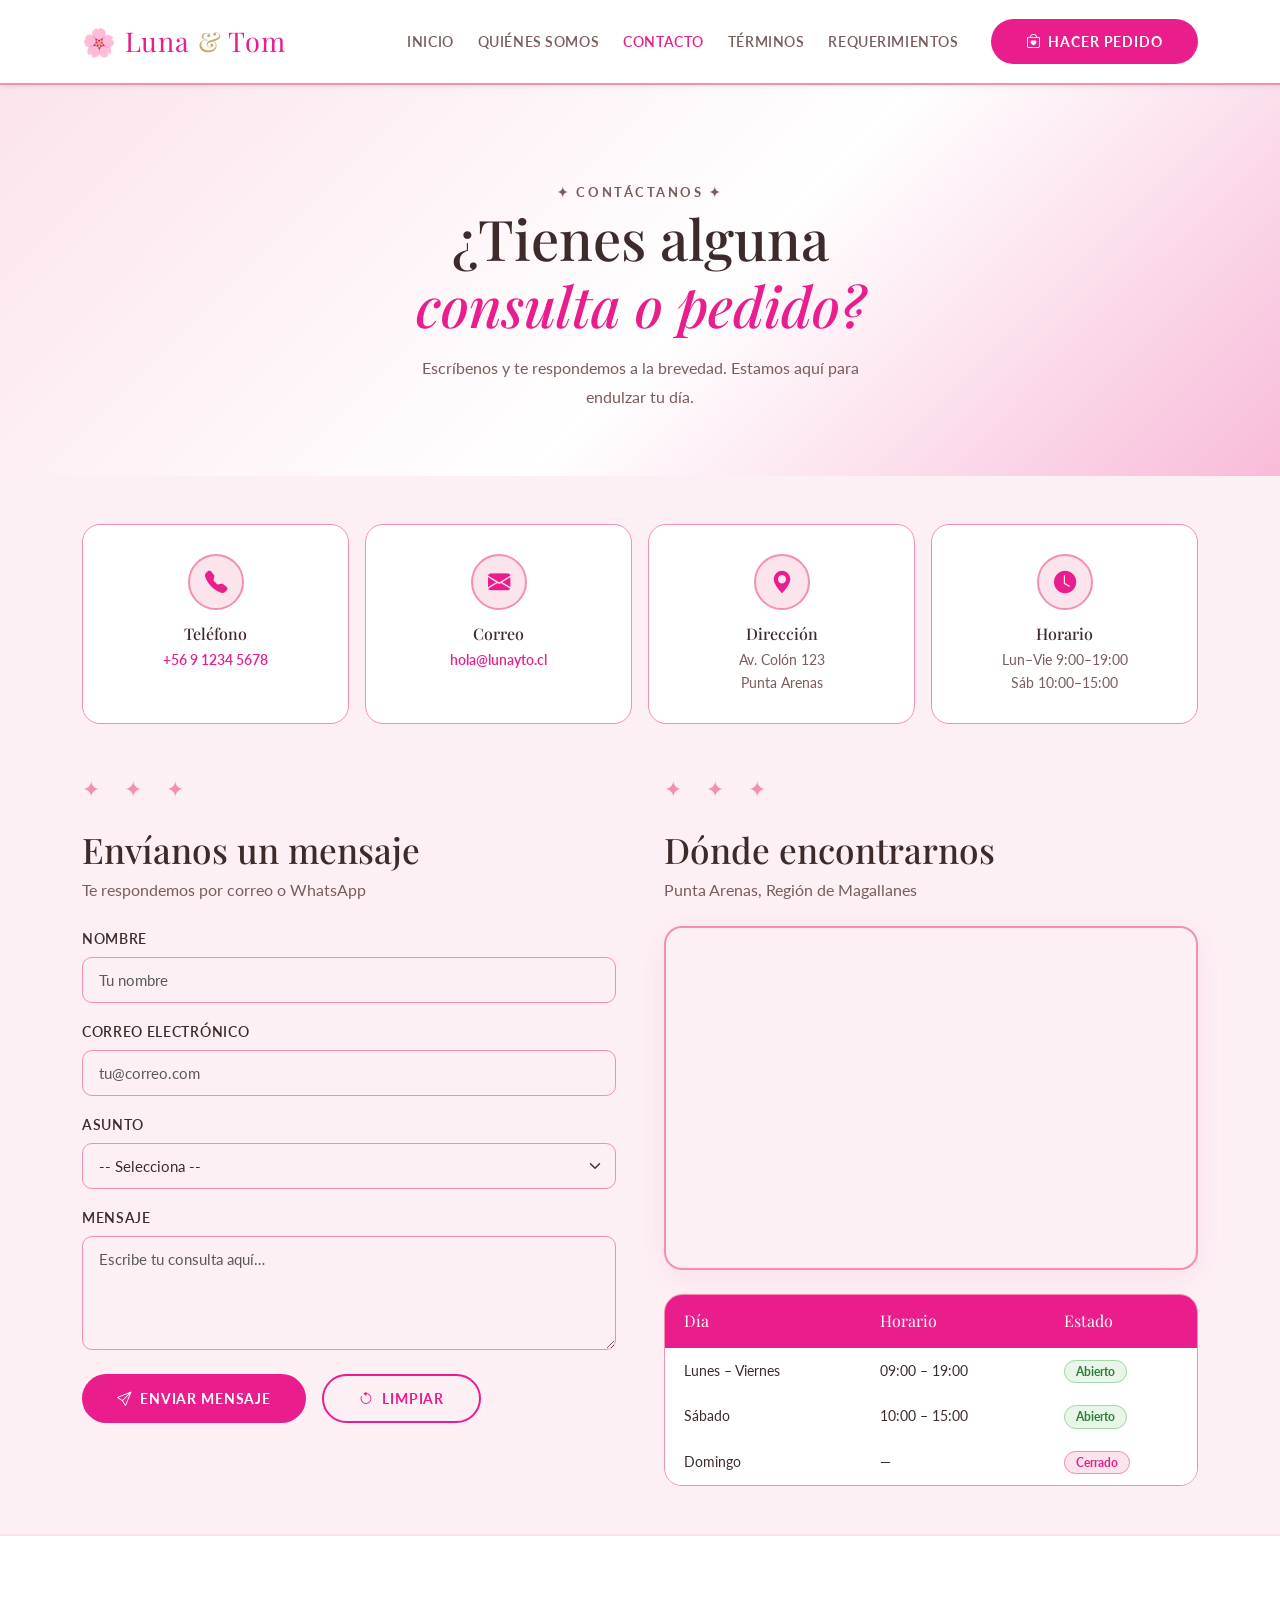
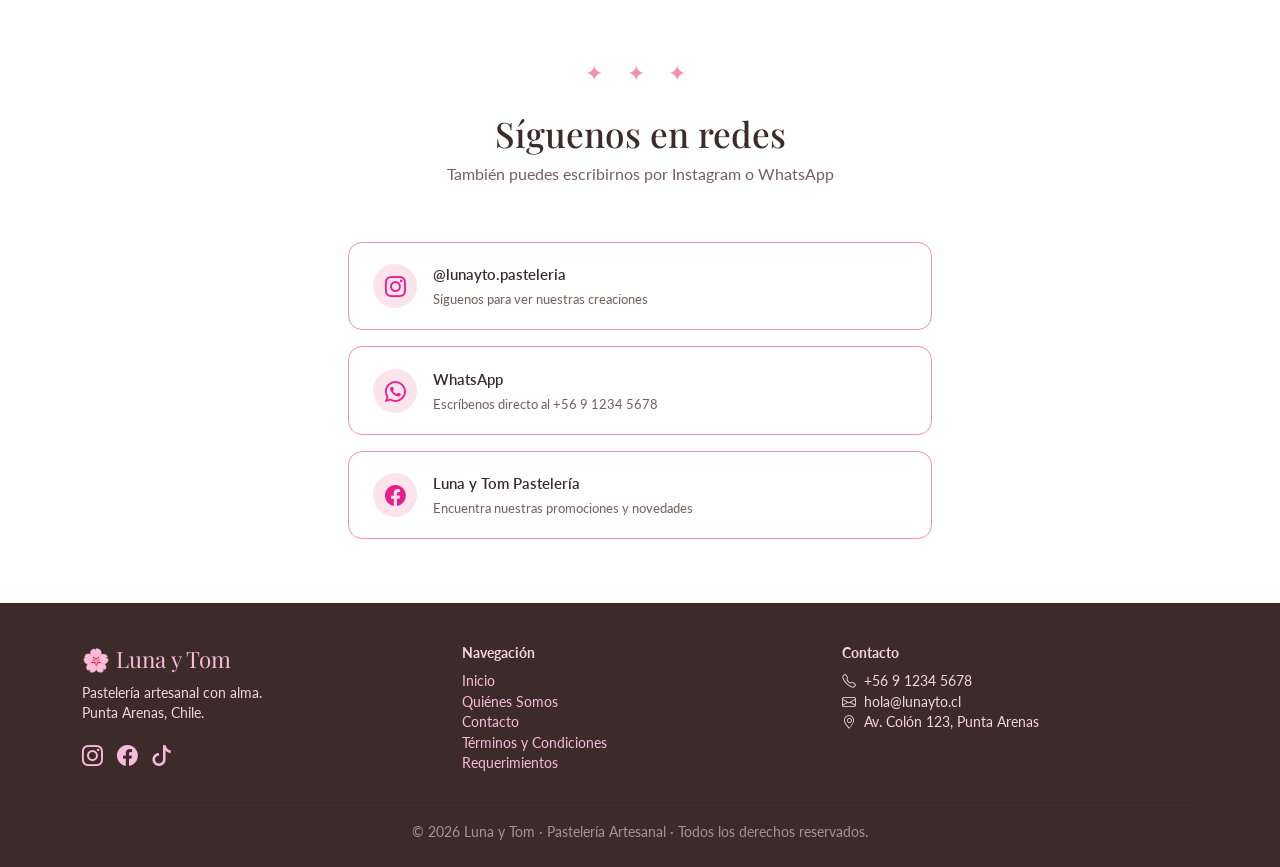
==== contacto.html @ a7d25763 "Add files via upload" ====
<!DOCTYPE html>
<html lang="es">
<head>
  <meta charset="UTF-8" />
  <meta name="viewport" content="width=device-width, initial-scale=1.0" />
  <title>Contacto – Luna y Tom</title>

  <link href="https://cdn.jsdelivr.net/npm/bootstrap@5.3.3/dist/css/bootstrap.min.css" rel="stylesheet" />
  <link href="https://fonts.googleapis.com/css2?family=Playfair+Display:ital,wght@0,400;0,700;1,400&family=Lato:wght@300;400;700&display=swap" rel="stylesheet" />
  <link href="https://cdn.jsdelivr.net/npm/bootstrap-icons@1.11.3/font/bootstrap-icons.css" rel="stylesheet" />
  <link rel="stylesheet" href="style.css" />

  <style>
    .hero-contacto {
      background: linear-gradient(135deg, var(--rosa-claro) 0%, #fff 55%, var(--rosa-medio) 100%);
      padding: 5rem 2rem 4rem;
      text-align: center;
    }
    .hero-contacto h1 {
      font-family: 'Playfair Display', serif;
      font-size: clamp(2rem, 6vw, 3.5rem);
      color: var(--texto-oscuro);
    }
    .hero-contacto h1 em { color: var(--rosa-fuerte); font-style: italic; }
    .hero-contacto p {
      max-width: 480px;
      margin: 1rem auto 0;
      color: var(--texto-gris);
      line-height: 1.8;
    }

    /* ── INFO CARDS ── */
    .info-card {
      background: var(--blanco);
      border: 1.5px solid var(--rosa-borde);
      border-radius: 18px;
      padding: 1.8rem 1.5rem;
      text-align: center;
      height: 100%;
      transition: transform .25s, box-shadow .25s;
    }
    .info-card:hover {
      transform: translateY(-5px);
      box-shadow: 0 14px 36px rgba(233,30,140,.12);
    }
    .info-icon {
      width: 56px; height: 56px;
      border-radius: 50%;
      background: var(--rosa-claro);
      border: 2px solid var(--rosa-borde);
      color: var(--rosa-fuerte);
      font-size: 1.4rem;
      display: flex;
      align-items: center;
      justify-content: center;
      margin: 0 auto .9rem;
    }
    .info-card h6 {
      font-family: 'Playfair Display', serif;
      font-size: 1rem;
      margin-bottom: .3rem;
    }
    .info-card p {
      font-size: .9rem;
      color: var(--texto-gris);
      margin: 0;
      line-height: 1.6;
    }
    .info-card a {
      color: var(--rosa-fuerte);
      text-decoration: none;
      font-weight: 600;
    }
    .info-card a:hover { text-decoration: underline; }

    /* ── MAPA ── */
    .mapa-wrapper {
      border-radius: 18px;
      overflow: hidden;
      border: 2px solid var(--rosa-borde);
      box-shadow: 0 8px 32px rgba(233,30,140,.08);
    }
    .mapa-wrapper iframe {
      width: 100%;
      height: 340px;
      border: none;
      display: block;
    }

    /* ── HORARIOS ── */
    .horario-table {
      background: var(--blanco);
      border: 1.5px solid var(--rosa-borde);
      border-radius: 18px;
      overflow: hidden;
    }
    .horario-table table { margin: 0; }
    .horario-table thead th {
      background: var(--rosa-fuerte);
      color: #fff;
      font-family: 'Playfair Display', serif;
      font-size: 1rem;
      font-weight: 400;
      padding: .9rem 1.2rem;
      border: none;
    }
    .horario-table tbody td {
      padding: .75rem 1.2rem;
      border-color: var(--rosa-claro);
      font-size: .9rem;
      color: var(--texto-oscuro);
    }
    .horario-table tbody tr:nth-child(even) { background: var(--rosa-suave); }
    .badge-abierto {
      background: #e8f5e9;
      color: #2e7d32;
      border: 1px solid #a5d6a7;
      border-radius: 50px;
      font-size: .75rem;
      font-weight: 700;
      padding: .2rem .7rem;
    }
    .badge-cerrado {
      background: var(--rosa-claro);
      color: var(--rosa-fuerte);
      border: 1px solid var(--rosa-borde);
      border-radius: 50px;
      font-size: .75rem;
      font-weight: 700;
      padding: .2rem .7rem;
    }

    /* ── REDES ── */
    .red-card {
      background: var(--blanco);
      border: 1.5px solid var(--rosa-borde);
      border-radius: 14px;
      padding: 1.2rem 1.5rem;
      display: flex;
      align-items: center;
      gap: 1rem;
      text-decoration: none;
      color: var(--texto-oscuro);
      transition: transform .2s, box-shadow .2s;
    }
    .red-card:hover {
      transform: translateY(-3px);
      box-shadow: 0 8px 24px rgba(233,30,140,.12);
      color: var(--texto-oscuro);
    }
    .red-card .red-icon {
      width: 44px; height: 44px;
      border-radius: 50%;
      background: var(--rosa-claro);
      color: var(--rosa-fuerte);
      font-size: 1.3rem;
      display: flex;
      align-items: center;
      justify-content: center;
      flex-shrink: 0;
    }
    .red-card span { font-weight: 600; font-size: .95rem; }
    .red-card small { color: var(--texto-gris); font-size: .82rem; }
  </style>
</head>
<body>

<!-- ══════════ NAVBAR ══════════ -->
<nav class="navbar navbar-expand-lg sticky-top shadow-sm">
  <div class="container">
    <a class="navbar-brand" href="index.html">🌸 Luna <span>&amp;</span> Tom</a>
    <button class="navbar-toggler" type="button" data-bs-toggle="collapse" data-bs-target="#navMenu">
      <span class="navbar-toggler-icon"></span>
    </button>
    <div class="collapse navbar-collapse" id="navMenu">
      <ul class="navbar-nav ms-auto align-items-lg-center gap-lg-2">
        <li class="nav-item"><a class="nav-link" href="index.html">Inicio</a></li>
        <li class="nav-item"><a class="nav-link" href="nosotros.html">Quiénes Somos</a></li>
        <li class="nav-item"><a class="nav-link active" href="contacto.html">Contacto</a></li>
        <li class="nav-item"><a class="nav-link" href="terminos.html">Términos</a></li>
        <li class="nav-item"><a class="nav-link" href="requerimientos.html">Requerimientos</a></li>
        <li class="nav-item ms-lg-3">
          <a href="index.html#pedido" class="btn-luna">
            <i class="bi bi-bag-heart me-1"></i> Hacer Pedido
          </a>
        </li>
      </ul>
    </div>
  </div>
</nav>

<!-- ══════════ HERO ══════════ -->
<section class="hero-contacto fade-in">
  <p class="hero-eyebrow">✦ Contáctanos ✦</p>
  <h1>¿Tienes alguna<br><em>consulta o pedido?</em></h1>
  <p>Escríbenos y te respondemos a la brevedad. Estamos aquí para endulzar tu día.</p>
</section>

<!-- ══════════ INFO CARDS ══════════ -->
<section class="container py-5">
  <div class="row g-3 justify-content-center">
    <div class="col-6 col-md-3 fade-in">
      <div class="info-card">
        <div class="info-icon"><i class="bi bi-telephone-fill"></i></div>
        <h6>Teléfono</h6>
        <p><a href="tel:+56912345678">+56 9 1234 5678</a></p>
      </div>
    </div>
    <div class="col-6 col-md-3 fade-in">
      <div class="info-card">
        <div class="info-icon"><i class="bi bi-envelope-fill"></i></div>
        <h6>Correo</h6>
        <p><a href="mailto:hola@lunayto.cl">hola@lunayto.cl</a></p>
      </div>
    </div>
    <div class="col-6 col-md-3 fade-in">
      <div class="info-card">
        <div class="info-icon"><i class="bi bi-geo-alt-fill"></i></div>
        <h6>Dirección</h6>
        <p>Av. Colón 123<br>Punta Arenas</p>
      </div>
    </div>
    <div class="col-6 col-md-3 fade-in">
      <div class="info-card">
        <div class="info-icon"><i class="bi bi-clock-fill"></i></div>
        <h6>Horario</h6>
        <p>Lun–Vie 9:00–19:00<br>Sáb 10:00–15:00</p>
      </div>
    </div>
  </div>
</section>

<!-- ══════════ FORMULARIO + MAPA ══════════ -->
<section class="container pb-5">
  <div class="row g-5 align-items-start">

    <!-- Formulario -->
    <div class="col-lg-6 fade-in">
      <div class="divider" style="text-align:left; margin-top:0;">✦ ✦ ✦</div>
      <h2 class="section-title text-start">Envíanos un mensaje</h2>
      <p class="section-subtitle text-start mb-4">Te respondemos por correo o WhatsApp</p>

      <div class="form-card" style="max-width:100%; box-shadow:none; padding:0; border:none; background:transparent;">
        <form id="formContacto" novalidate>

          <div class="mb-3">
            <label class="form-label" for="cnombre">Nombre</label>
            <input type="text" class="form-control" id="cnombre" placeholder="Tu nombre" required minlength="3" />
            <div class="invalid-feedback">Ingresa tu nombre.</div>
          </div>

          <div class="mb-3">
            <label class="form-label" for="cemail">Correo electrónico</label>
            <input type="email" class="form-control" id="cemail" placeholder="tu@correo.com" required />
            <div class="invalid-feedback">Ingresa un correo válido.</div>
          </div>

          <div class="mb-3">
            <label class="form-label" for="casunto">Asunto</label>
            <select class="form-select" id="casunto" required>
              <option value="">-- Selecciona --</option>
              <option>Consulta sobre productos</option>
              <option>Pedido personalizado</option>
              <option>Precios y despacho</option>
              <option>Otro</option>
            </select>
            <div class="invalid-feedback">Selecciona un asunto.</div>
          </div>

          <div class="mb-4">
            <label class="form-label" for="cmensaje">Mensaje</label>
            <textarea class="form-control" id="cmensaje" rows="4"
                      placeholder="Escribe tu consulta aquí…" required minlength="10"></textarea>
            <div class="invalid-feedback">Escribe tu mensaje (mínimo 10 caracteres).</div>
          </div>

          <div class="d-flex gap-3 flex-wrap">
            <button type="submit" class="btn-luna">
              <i class="bi bi-send me-1"></i> Enviar Mensaje
            </button>
            <button type="button" class="btn-outline-luna" onclick="this.closest('form').reset(); document.querySelectorAll('.is-invalid').forEach(e=>e.classList.remove('is-invalid'))">
              <i class="bi bi-arrow-counterclockwise me-1"></i> Limpiar
            </button>
          </div>

          <div id="confirmacion" class="mt-4" style="display:none;">
            <div class="alert" style="background:var(--rosa-claro);border:1.5px solid var(--rosa-borde);border-radius:12px;">
              <i class="bi bi-check-circle-fill me-2" style="color:var(--rosa-fuerte);"></i>
              <strong>¡Mensaje enviado!</strong> Te responderemos pronto. 🌸
            </div>
          </div>
        </form>
      </div>
    </div>

    <!-- Mapa + horarios -->
    <div class="col-lg-6 fade-in">
      <div class="divider" style="text-align:left; margin-top:0;">✦ ✦ ✦</div>
      <h2 class="section-title text-start">Dónde encontrarnos</h2>
      <p class="section-subtitle text-start mb-4">Punta Arenas, Región de Magallanes</p>

      <!-- Mapa embebido -->
      <div class="mapa-wrapper mb-4">
        <iframe
          src="https://www.google.com/maps/embed?pb=!1m18!1m12!1m3!1d47803.08!2d-70.9185!3d-53.1638!2m3!1f0!2f0!3f0!3m2!1i1024!2i768!4f13.1!3m3!1m2!1s0xbdafe92379f07e99%3A0x5ff3bb56df82e5f3!2sPunta%20Arenas%2C%20Regi%C3%B3n%20de%20Magallanes!5e0!3m2!1ses!2scl!4v1700000000000"
          allowfullscreen="" loading="lazy">
        </iframe>
      </div>

      <!-- Horarios -->
      <div class="horario-table">
        <table class="table table-borderless mb-0">
          <thead>
            <tr><th>Día</th><th>Horario</th><th>Estado</th></tr>
          </thead>
          <tbody>
            <tr>
              <td>Lunes – Viernes</td>
              <td>09:00 – 19:00</td>
              <td><span class="badge-abierto">Abierto</span></td>
            </tr>
            <tr>
              <td>Sábado</td>
              <td>10:00 – 15:00</td>
              <td><span class="badge-abierto">Abierto</span></td>
            </tr>
            <tr>
              <td>Domingo</td>
              <td>—</td>
              <td><span class="badge-cerrado">Cerrado</span></td>
            </tr>
          </tbody>
        </table>
      </div>
    </div>
  </div>
</section>

<!-- ══════════ REDES SOCIALES ══════════ -->
<section style="background:var(--blanco); border-top:2px solid var(--rosa-claro); padding:4rem 0;">
  <div class="container">
    <div class="divider">✦ ✦ ✦</div>
    <h2 class="section-title">Síguenos en redes</h2>
    <p class="section-subtitle">También puedes escribirnos por Instagram o WhatsApp</p>

    <div class="row g-3 justify-content-center" style="max-width:600px; margin:0 auto;">
      <div class="col-12 fade-in">
        <a href="#" class="red-card">
          <div class="red-icon"><i class="bi bi-instagram"></i></div>
          <div>
            <span>@lunayto.pasteleria</span><br>
            <small>Síguenos para ver nuestras creaciones</small>
          </div>
        </a>
      </div>
      <div class="col-12 fade-in">
        <a href="https://wa.me/56912345678" target="_blank" class="red-card">
          <div class="red-icon"><i class="bi bi-whatsapp"></i></div>
          <div>
            <span>WhatsApp</span><br>
            <small>Escríbenos directo al +56 9 1234 5678</small>
          </div>
        </a>
      </div>
      <div class="col-12 fade-in">
        <a href="#" class="red-card">
          <div class="red-icon"><i class="bi bi-facebook"></i></div>
          <div>
            <span>Luna y Tom Pastelería</span><br>
            <small>Encuentra nuestras promociones y novedades</small>
          </div>
        </a>
      </div>
    </div>
  </div>
</section>

<!-- ══════════ FOOTER ══════════ -->
<footer>
  <div class="container">
    <div class="row gy-3">
      <div class="col-md-4">
        <div class="brand">🌸 Luna y Tom</div>
        <p>Pastelería artesanal con alma.<br>Punta Arenas, Chile.</p>
        <div class="mt-2">
          <a href="#" class="social-icon"><i class="bi bi-instagram"></i></a>
          <a href="#" class="social-icon"><i class="bi bi-facebook"></i></a>
          <a href="#" class="social-icon"><i class="bi bi-tiktok"></i></a>
        </div>
      </div>
      <div class="col-md-4">
        <strong>Navegación</strong>
        <ul class="list-unstyled mt-2">
          <li><a href="index.html">Inicio</a></li>
          <li><a href="nosotros.html">Quiénes Somos</a></li>
          <li><a href="contacto.html">Contacto</a></li>
          <li><a href="terminos.html">Términos y Condiciones</a></li>
          <li><a href="requerimientos.html">Requerimientos</a></li>
        </ul>
      </div>
      <div class="col-md-4">
        <strong>Contacto</strong>
        <ul class="list-unstyled mt-2">
          <li><i class="bi bi-telephone me-1"></i> +56 9 1234 5678</li>
          <li><i class="bi bi-envelope me-1"></i> hola@lunayto.cl</li>
          <li><i class="bi bi-geo-alt me-1"></i> Av. Colón 123, Punta Arenas</li>
        </ul>
      </div>
    </div>
    <hr />
    <p class="text-center mb-0" style="opacity:.6;">
      © 2026 Luna y Tom · Pastelería Artesanal · Todos los derechos reservados.
    </p>
  </div>
</footer>

<!-- Toast -->
<div class="toast-container position-fixed bottom-0 end-0 p-3">
  <div id="toastMsg" class="toast align-items-center text-white border-0" role="alert">
    <div class="d-flex">
      <div class="toast-body" id="toastText"></div>
      <button type="button" class="btn-close btn-close-white me-2 m-auto" data-bs-dismiss="toast"></button>
    </div>
  </div>
</div>

<script src="https://cdn.jsdelivr.net/npm/bootstrap@5.3.3/dist/js/bootstrap.bundle.min.js"></script>
<script>
  /* Fade-in */
  const obs = new IntersectionObserver(entries => {
    entries.forEach(en => {
      if (en.isIntersecting) { en.target.classList.add('visible'); obs.unobserve(en.target); }
    });
  }, { threshold: 0.1 });
  document.querySelectorAll('.fade-in').forEach(el => obs.observe(el));

  /* Formulario contacto */
  document.getElementById('formContacto').addEventListener('submit', function(e) {
    e.preventDefault();
    let valido = true;
    ['cnombre', 'cemail', 'casunto', 'cmensaje'].forEach(id => {
      const el = document.getElementById(id);
      if (!el.checkValidity()) { el.classList.add('is-invalid'); valido = false; }
      else el.classList.remove('is-invalid');
    });
    if (!valido) return;

    document.getElementById('confirmacion').style.display = 'block';
    this.reset();

    const toast = document.getElementById('toastMsg');
    toast.style.backgroundColor = '#e91e8c';
    document.getElementById('toastText').textContent = '¡Mensaje enviado! Te responderemos pronto 🌸';
    bootstrap.Toast.getOrCreateInstance(toast, { delay: 3500 }).show();
  });
</script>

</body>
</html>
---- style.css ----
/* ══════════════════════════════════════════
   Luna y Tom – Pastelería Artesanal
   style.css
   ══════════════════════════════════════════ */
 
:root {
  --rosa-claro:   #fce4ec;
  --rosa-medio:   #f8bbd9;
  --rosa-fuerte:  #e91e8c;
  --rosa-suave:   #fdf0f5;
  --rosa-borde:   #f48fb1;
  --dorado:       #c9a96e;
  --texto-oscuro: #3d2b2b;
  --texto-gris:   #7a5c5c;
  --blanco:       #fff;
}
 
* { box-sizing: border-box; }
 
body {
  font-family: 'Lato', sans-serif;
  background-color: var(--rosa-suave);
  color: var(--texto-oscuro);
  margin: 0;
}
 
/* ── NAVBAR ── */
.navbar {
  background-color: var(--blanco);
  border-bottom: 2px solid var(--rosa-borde);
  padding: 1rem 2rem;
}
.navbar-brand {
  font-family: 'Playfair Display', serif;
  font-size: 1.7rem;
  color: var(--rosa-fuerte) !important;
  letter-spacing: 0.03em;
}
.navbar-brand span { color: var(--dorado); }
.nav-link {
  font-weight: 600;
  color: var(--texto-gris) !important;
  letter-spacing: 0.04em;
  transition: color .2s;
  font-size: 0.9rem;
  text-transform: uppercase;
}
.nav-link:hover,
.nav-link.active { color: var(--rosa-fuerte) !important; }
 
/* ── HERO ── */
.hero {
  background: linear-gradient(135deg, var(--rosa-claro) 0%, #fff 60%, var(--rosa-medio) 100%);
  padding: 6rem 2rem 5rem;
  text-align: center;
  position: relative;
  overflow: hidden;
}
.hero::before {
  content: '';
  position: absolute;
  width: 500px; height: 500px;
  background: radial-gradient(circle, var(--rosa-medio) 0%, transparent 70%);
  top: -150px; right: -100px;
  border-radius: 50%;
  opacity: .5;
}
.hero-eyebrow {
  text-transform: uppercase;
  letter-spacing: .2em;
  font-size: .8rem;
  color: var(--dorado);
  font-weight: 700;
  margin-bottom: .8rem;
}
.hero h1 {
  font-family: 'Playfair Display', serif;
  font-size: clamp(2.5rem, 7vw, 5rem);
  line-height: 1.1;
  color: var(--texto-oscuro);
  margin-bottom: 1.2rem;
}
.hero h1 em { color: var(--rosa-fuerte); font-style: italic; }
.hero p {
  max-width: 520px;
  margin: 0 auto 2.5rem;
  font-size: 1.1rem;
  color: var(--texto-gris);
  line-height: 1.7;
}
 
/* ── BOTONES ── */
.btn-luna {
  background-color: var(--rosa-fuerte);
  color: var(--blanco);
  border: none;
  border-radius: 50px;
  padding: .75rem 2.2rem;
  font-weight: 700;
  font-size: .9rem;
  letter-spacing: .06em;
  text-transform: uppercase;
  transition: background .25s, transform .2s, box-shadow .2s;
  text-decoration: none;
  display: inline-block;
  cursor: pointer;
}
.btn-luna:hover {
  background-color: #c41679;
  transform: translateY(-2px);
  box-shadow: 0 8px 20px rgba(233,30,140,.25);
  color: #fff;
}
.btn-outline-luna {
  background-color: transparent;
  color: var(--rosa-fuerte);
  border: 2px solid var(--rosa-fuerte);
  border-radius: 50px;
  padding: .72rem 2.2rem;
  font-weight: 700;
  font-size: .9rem;
  letter-spacing: .06em;
  text-transform: uppercase;
  transition: all .25s;
  text-decoration: none;
  display: inline-block;
  cursor: pointer;
}
.btn-outline-luna:hover {
  background-color: var(--rosa-fuerte);
  color: #fff;
  transform: translateY(-2px);
}
 
/* ── DECORACIÓN ── */
.divider {
  text-align: center;
  color: var(--rosa-borde);
  font-size: 1.4rem;
  letter-spacing: .4em;
  margin: 3.5rem 0 1.5rem;
}
.section-title {
  font-family: 'Playfair Display', serif;
  font-size: 2.2rem;
  color: var(--texto-oscuro);
  text-align: center;
  margin-bottom: .4rem;
}
.section-subtitle {
  text-align: center;
  color: var(--texto-gris);
  font-size: 1rem;
  margin-bottom: 2.5rem;
}
 
/* ── CARDS PRODUCTO ── */
.product-card {
  background: var(--blanco);
  border: 1.5px solid var(--rosa-borde);
  border-radius: 18px;
  overflow: hidden;
  transition: transform .25s, box-shadow .25s;
  height: 100%;
}
.product-card:hover {
  transform: translateY(-6px);
  box-shadow: 0 16px 40px rgba(233,30,140,.12);
}
.product-card .product-img {
  width: 100%;
  height: 220px;
  object-fit: cover;
  display: block;
}
.product-card .card-img-placeholder {
  height: 220px;
  display: flex;
  align-items: center;
  justify-content: center;
  font-size: 4rem;
  background: linear-gradient(135deg, var(--rosa-claro), var(--rosa-medio));
}
.product-card .card-body { padding: 1.4rem 1.5rem; }
.product-card .card-title {
  font-family: 'Playfair Display', serif;
  font-size: 1.2rem;
  margin-bottom: .4rem;
}
.product-card .price {
  font-size: 1.1rem;
  color: var(--rosa-fuerte);
  font-weight: 700;
  margin-bottom: 1rem;
}
.badge-luna {
  background-color: var(--rosa-claro);
  color: var(--rosa-fuerte);
  border: 1px solid var(--rosa-borde);
  font-size: .75rem;
  font-weight: 700;
  border-radius: 50px;
  padding: .25rem .75rem;
  letter-spacing: .04em;
}
 
/* ── SECCIÓN NOSOTROS / FEATURES ── */
.about-section {
  background: var(--blanco);
  border-top: 2px solid var(--rosa-claro);
  border-bottom: 2px solid var(--rosa-claro);
  padding: 4rem 2rem;
}
.about-icon {
  font-size: 2.5rem;
  color: var(--rosa-fuerte);
  margin-bottom: .8rem;
}
.feature-box h5 {
  font-family: 'Playfair Display', serif;
  font-size: 1.15rem;
  margin-bottom: .4rem;
}
.feature-box p {
  font-size: .9rem;
  color: var(--texto-gris);
  line-height: 1.6;
}
 
/* ── FORMULARIO ── */
.form-section { padding: 4rem 2rem; }
.form-card {
  background: var(--blanco);
  border: 1.5px solid var(--rosa-borde);
  border-radius: 20px;
  padding: 2.5rem;
  max-width: 640px;
  margin: 0 auto;
  box-shadow: 0 8px 32px rgba(233,30,140,.07);
}
.form-label {
  font-weight: 600;
  color: var(--texto-oscuro);
  font-size: .85rem;
  text-transform: uppercase;
  letter-spacing: .05em;
}
.form-control,
.form-select {
  border: 1.5px solid var(--rosa-borde);
  border-radius: 10px;
  padding: .65rem 1rem;
  font-size: .95rem;
  background-color: var(--rosa-suave);
  color: var(--texto-oscuro);
  transition: border .2s, box-shadow .2s;
}
.form-control:focus,
.form-select:focus {
  border-color: var(--rosa-fuerte);
  box-shadow: 0 0 0 3px rgba(233,30,140,.15);
  outline: none;
  background-color: #fff;
}
.form-control.is-invalid { border-color: #dc3545; }
.invalid-feedback { font-size: .82rem; }
 
/* ── BANNER ── */
.banner-section {
  background: linear-gradient(120deg, var(--rosa-fuerte), #c2185b);
  padding: 3.5rem 2rem;
  text-align: center;
  color: #fff;
}
.banner-section h2 {
  font-family: 'Playfair Display', serif;
  font-size: 2rem;
  margin-bottom: .6rem;
}
.banner-section p { opacity: .9; margin-bottom: 1.5rem; }
.btn-banner {
  background: #fff;
  color: var(--rosa-fuerte);
  border-radius: 50px;
  padding: .7rem 2rem;
  font-weight: 700;
  text-transform: uppercase;
  letter-spacing: .06em;
  font-size: .9rem;
  transition: transform .2s, box-shadow .2s;
  text-decoration: none;
  display: inline-block;
}
.btn-banner:hover {
  transform: translateY(-2px);
  box-shadow: 0 8px 20px rgba(0,0,0,.2);
  color: var(--rosa-fuerte);
}
 
/* ── FOOTER ── */
footer {
  background: var(--texto-oscuro);
  color: #f3d6e0;
  padding: 2.5rem 2rem 1.5rem;
  font-size: .85rem;
}
footer .brand {
  font-family: 'Playfair Display', serif;
  font-size: 1.4rem;
  color: var(--rosa-medio);
  margin-bottom: .4rem;
}
footer a { color: var(--rosa-medio); text-decoration: none; }
footer a:hover { color: #fff; }
.social-icon {
  font-size: 1.3rem;
  margin-right: .6rem;
  transition: color .2s;
}
.social-icon:hover { color: #fff; }
footer hr { border-color: #5a3a3a; }
 
/* ── CARRITO BADGE ── */
.cart-btn { position: relative; }
.cart-count {
  position: absolute;
  top: -6px; right: -8px;
  background: var(--rosa-fuerte);
  color: #fff;
  border-radius: 50%;
  font-size: .7rem;
  font-weight: 700;
  width: 18px; height: 18px;
  display: flex;
  align-items: center;
  justify-content: center;
}
 
/* ── TOAST ── */
.toast-container { z-index: 9999; }
 
/* ── FADE-IN SCROLL ── */
.fade-in {
  opacity: 0;
  transform: translateY(24px);
  transition: opacity .5s ease, transform .5s ease;
}
.fade-in.visible {
  opacity: 1;
  transform: translateY(0);
}
 
/* ── RESPONSIVE ── */
@media (max-width: 576px) {
  .hero { padding: 4rem 1.2rem 3.5rem; }
  .form-card { padding: 1.5rem; }
}
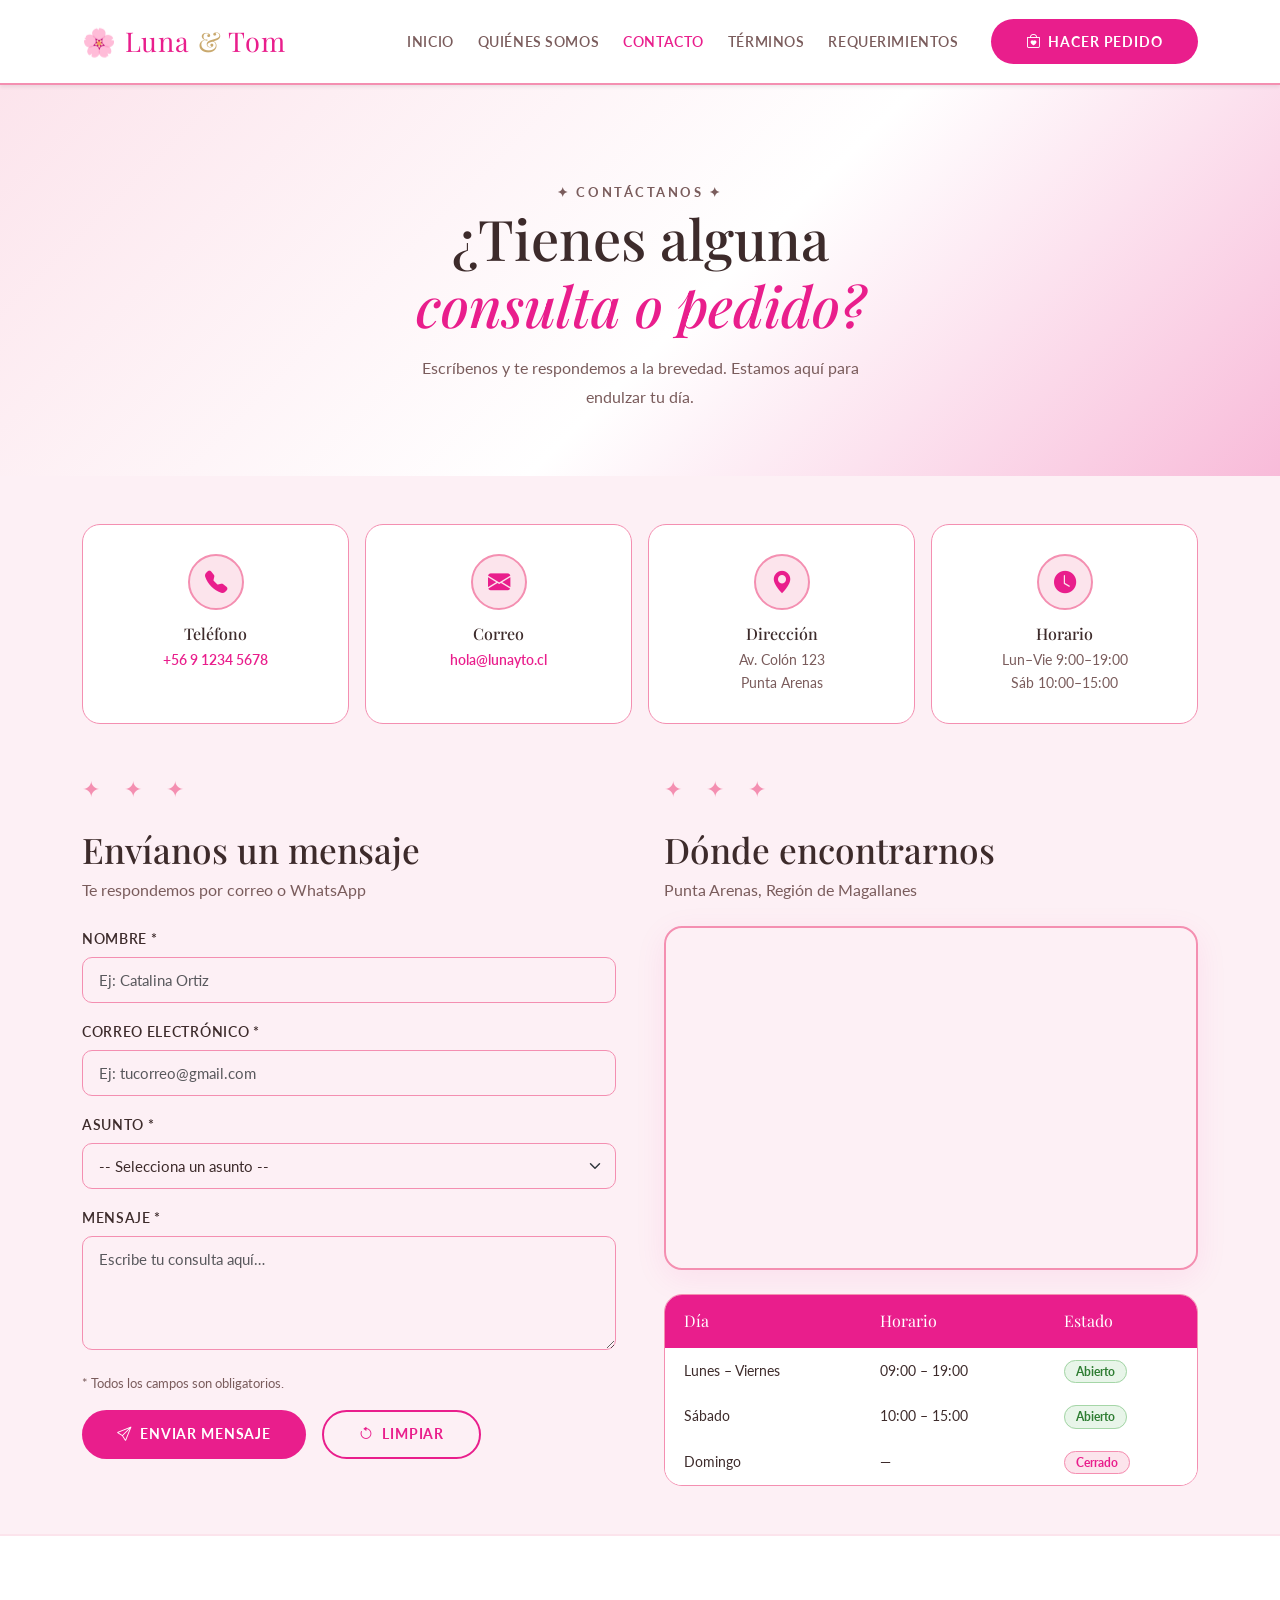
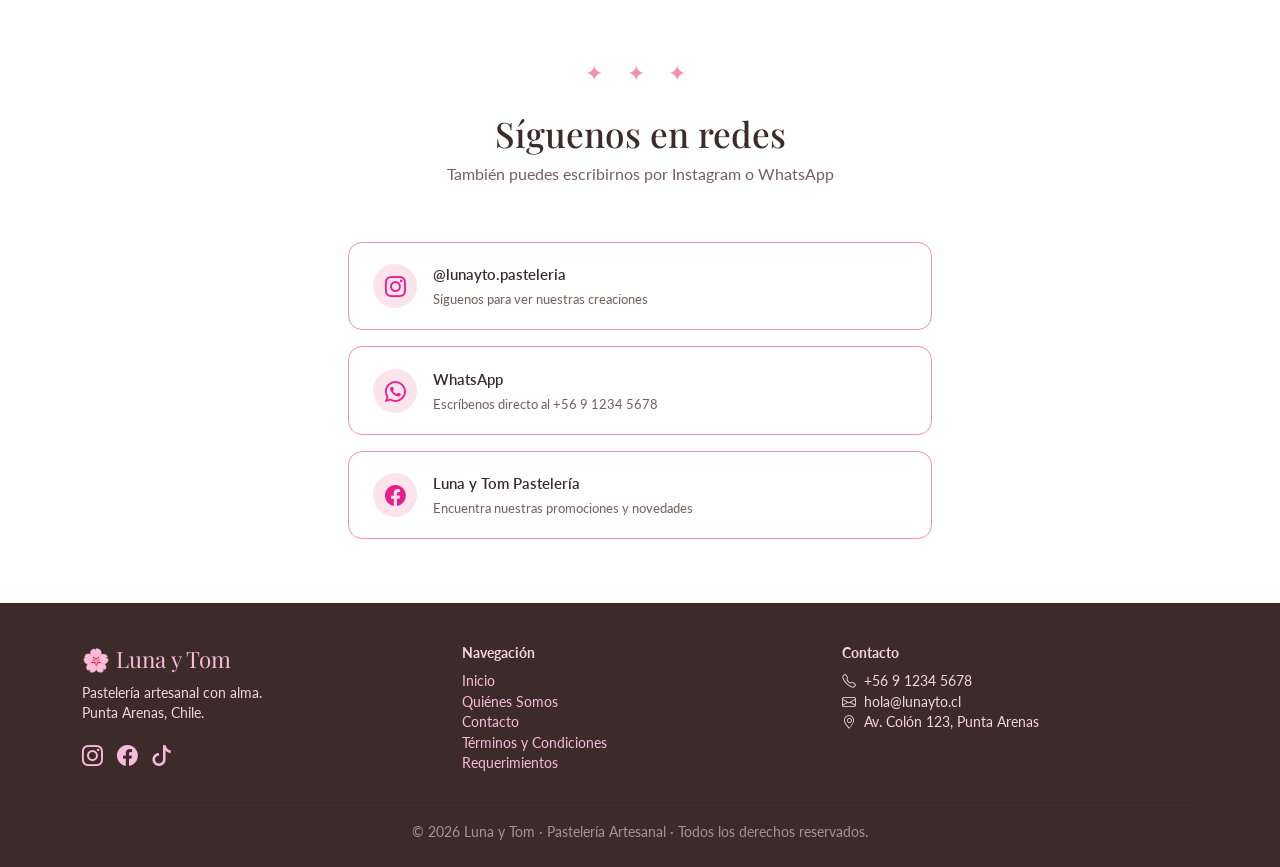
==== commit ad97be8e: "Update contacto.html" ====
--- a/contacto.html
+++ b/contacto.html
@@ -28,8 +28,6 @@
       color: var(--texto-gris);
       line-height: 1.8;
     }
-
-    /* ── INFO CARDS ── */
     .info-card {
       background: var(--blanco);
       border: 1.5px solid var(--rosa-borde);
@@ -39,10 +37,7 @@
       height: 100%;
       transition: transform .25s, box-shadow .25s;
     }
-    .info-card:hover {
-      transform: translateY(-5px);
-      box-shadow: 0 14px 36px rgba(233,30,140,.12);
-    }
+    .info-card:hover { transform: translateY(-5px); box-shadow: 0 14px 36px rgba(233,30,140,.12); }
     .info-icon {
       width: 56px; height: 56px;
       border-radius: 50%;
@@ -50,115 +45,25 @@
       border: 2px solid var(--rosa-borde);
       color: var(--rosa-fuerte);
       font-size: 1.4rem;
-      display: flex;
-      align-items: center;
-      justify-content: center;
+      display: flex; align-items: center; justify-content: center;
       margin: 0 auto .9rem;
     }
-    .info-card h6 {
-      font-family: 'Playfair Display', serif;
-      font-size: 1rem;
-      margin-bottom: .3rem;
-    }
-    .info-card p {
-      font-size: .9rem;
-      color: var(--texto-gris);
-      margin: 0;
-      line-height: 1.6;
-    }
-    .info-card a {
-      color: var(--rosa-fuerte);
-      text-decoration: none;
-      font-weight: 600;
-    }
+    .info-card h6 { font-family: 'Playfair Display', serif; font-size: 1rem; margin-bottom: .3rem; }
+    .info-card p  { font-size: .9rem; color: var(--texto-gris); margin: 0; line-height: 1.6; }
+    .info-card a  { color: var(--rosa-fuerte); text-decoration: none; font-weight: 600; }
     .info-card a:hover { text-decoration: underline; }
-
-    /* ── MAPA ── */
-    .mapa-wrapper {
-      border-radius: 18px;
-      overflow: hidden;
-      border: 2px solid var(--rosa-borde);
-      box-shadow: 0 8px 32px rgba(233,30,140,.08);
-    }
-    .mapa-wrapper iframe {
-      width: 100%;
-      height: 340px;
-      border: none;
-      display: block;
-    }
-
-    /* ── HORARIOS ── */
-    .horario-table {
-      background: var(--blanco);
-      border: 1.5px solid var(--rosa-borde);
-      border-radius: 18px;
-      overflow: hidden;
-    }
+    .mapa-wrapper { border-radius: 18px; overflow: hidden; border: 2px solid var(--rosa-borde); box-shadow: 0 8px 32px rgba(233,30,140,.08); }
+    .mapa-wrapper iframe { width: 100%; height: 340px; border: none; display: block; }
+    .horario-table { background: var(--blanco); border: 1.5px solid var(--rosa-borde); border-radius: 18px; overflow: hidden; }
     .horario-table table { margin: 0; }
-    .horario-table thead th {
-      background: var(--rosa-fuerte);
-      color: #fff;
-      font-family: 'Playfair Display', serif;
-      font-size: 1rem;
-      font-weight: 400;
-      padding: .9rem 1.2rem;
-      border: none;
-    }
-    .horario-table tbody td {
-      padding: .75rem 1.2rem;
-      border-color: var(--rosa-claro);
-      font-size: .9rem;
-      color: var(--texto-oscuro);
-    }
+    .horario-table thead th { background: var(--rosa-fuerte); color: #fff; font-family: 'Playfair Display', serif; font-size: 1rem; font-weight: 400; padding: .9rem 1.2rem; border: none; }
+    .horario-table tbody td { padding: .75rem 1.2rem; border-color: var(--rosa-claro); font-size: .9rem; color: var(--texto-oscuro); }
     .horario-table tbody tr:nth-child(even) { background: var(--rosa-suave); }
-    .badge-abierto {
-      background: #e8f5e9;
-      color: #2e7d32;
-      border: 1px solid #a5d6a7;
-      border-radius: 50px;
-      font-size: .75rem;
-      font-weight: 700;
-      padding: .2rem .7rem;
-    }
-    .badge-cerrado {
-      background: var(--rosa-claro);
-      color: var(--rosa-fuerte);
-      border: 1px solid var(--rosa-borde);
-      border-radius: 50px;
-      font-size: .75rem;
-      font-weight: 700;
-      padding: .2rem .7rem;
-    }
-
-    /* ── REDES ── */
-    .red-card {
-      background: var(--blanco);
-      border: 1.5px solid var(--rosa-borde);
-      border-radius: 14px;
-      padding: 1.2rem 1.5rem;
-      display: flex;
-      align-items: center;
-      gap: 1rem;
-      text-decoration: none;
-      color: var(--texto-oscuro);
-      transition: transform .2s, box-shadow .2s;
-    }
-    .red-card:hover {
-      transform: translateY(-3px);
-      box-shadow: 0 8px 24px rgba(233,30,140,.12);
-      color: var(--texto-oscuro);
-    }
-    .red-card .red-icon {
-      width: 44px; height: 44px;
-      border-radius: 50%;
-      background: var(--rosa-claro);
-      color: var(--rosa-fuerte);
-      font-size: 1.3rem;
-      display: flex;
-      align-items: center;
-      justify-content: center;
-      flex-shrink: 0;
-    }
+    .badge-abierto { background: #e8f5e9; color: #2e7d32; border: 1px solid #a5d6a7; border-radius: 50px; font-size: .75rem; font-weight: 700; padding: .2rem .7rem; }
+    .badge-cerrado { background: var(--rosa-claro); color: var(--rosa-fuerte); border: 1px solid var(--rosa-borde); border-radius: 50px; font-size: .75rem; font-weight: 700; padding: .2rem .7rem; }
+    .red-card { background: var(--blanco); border: 1.5px solid var(--rosa-borde); border-radius: 14px; padding: 1.2rem 1.5rem; display: flex; align-items: center; gap: 1rem; text-decoration: none; color: var(--texto-oscuro); transition: transform .2s, box-shadow .2s; }
+    .red-card:hover { transform: translateY(-3px); box-shadow: 0 8px 24px rgba(233,30,140,.12); color: var(--texto-oscuro); }
+    .red-card .red-icon { width: 44px; height: 44px; border-radius: 50%; background: var(--rosa-claro); color: var(--rosa-fuerte); font-size: 1.3rem; display: flex; align-items: center; justify-content: center; flex-shrink: 0; }
     .red-card span { font-weight: 600; font-size: .95rem; }
     .red-card small { color: var(--texto-gris); font-size: .82rem; }
   </style>
@@ -243,42 +148,69 @@
       <div class="form-card" style="max-width:100%; box-shadow:none; padding:0; border:none; background:transparent;">
         <form id="formContacto" novalidate>
 
+          <!-- NOMBRE: solo letras -->
           <div class="mb-3">
-            <label class="form-label" for="cnombre">Nombre</label>
-            <input type="text" class="form-control" id="cnombre" placeholder="Tu nombre" required minlength="3" />
-            <div class="invalid-feedback">Ingresa tu nombre.</div>
-          </div>
-
+            <label class="form-label" for="cnombre">Nombre *</label>
+            <input
+              type="text"
+              class="form-control"
+              id="cnombre"
+              data-tipo="texto"
+              placeholder="Ej: Catalina Ortiz"
+              required
+              minlength="3"
+              pattern="^[a-zA-ZáéíóúÁÉÍÓÚñÑ\s]{3,}$"
+            />
+            <div class="invalid-feedback">Ingresa tu nombre (solo letras, mínimo 3 caracteres).</div>
+          </div>
+
+          <!-- EMAIL: formato válido -->
           <div class="mb-3">
-            <label class="form-label" for="cemail">Correo electrónico</label>
-            <input type="email" class="form-control" id="cemail" placeholder="tu@correo.com" required />
-            <div class="invalid-feedback">Ingresa un correo válido.</div>
-          </div>
-
+            <label class="form-label" for="cemail">Correo electrónico *</label>
+            <input
+              type="email"
+              class="form-control"
+              id="cemail"
+              placeholder="Ej: tucorreo@gmail.com"
+              required
+            />
+            <div class="invalid-feedback">Ingresa un correo electrónico válido.</div>
+          </div>
+
+          <!-- ASUNTO: select obligatorio -->
           <div class="mb-3">
-            <label class="form-label" for="casunto">Asunto</label>
+            <label class="form-label" for="casunto">Asunto *</label>
             <select class="form-select" id="casunto" required>
-              <option value="">-- Selecciona --</option>
-              <option>Consulta sobre productos</option>
-              <option>Pedido personalizado</option>
-              <option>Precios y despacho</option>
-              <option>Otro</option>
+              <option value="">-- Selecciona un asunto --</option>
+              <option value="Consulta sobre productos">Consulta sobre productos</option>
+              <option value="Pedido personalizado">Pedido personalizado</option>
+              <option value="Precios y despacho">Precios y despacho</option>
+              <option value="Otro">Otro</option>
             </select>
-            <div class="invalid-feedback">Selecciona un asunto.</div>
-          </div>
-
+            <div class="invalid-feedback">Debes seleccionar un asunto.</div>
+          </div>
+
+          <!-- MENSAJE: texto obligatorio -->
           <div class="mb-4">
-            <label class="form-label" for="cmensaje">Mensaje</label>
-            <textarea class="form-control" id="cmensaje" rows="4"
-                      placeholder="Escribe tu consulta aquí…" required minlength="10"></textarea>
-            <div class="invalid-feedback">Escribe tu mensaje (mínimo 10 caracteres).</div>
-          </div>
+            <label class="form-label" for="cmensaje">Mensaje *</label>
+            <textarea
+              class="form-control"
+              id="cmensaje"
+              rows="4"
+              placeholder="Escribe tu consulta aquí…"
+              required
+              minlength="10"
+            ></textarea>
+            <div class="invalid-feedback">El mensaje es obligatorio (mínimo 10 caracteres).</div>
+          </div>
+
+          <p class="mb-3" style="font-size:.82rem; color:var(--texto-gris);">* Todos los campos son obligatorios.</p>
 
           <div class="d-flex gap-3 flex-wrap">
             <button type="submit" class="btn-luna">
               <i class="bi bi-send me-1"></i> Enviar Mensaje
             </button>
-            <button type="button" class="btn-outline-luna" onclick="this.closest('form').reset(); document.querySelectorAll('.is-invalid').forEach(e=>e.classList.remove('is-invalid'))">
+            <button type="button" class="btn-outline-luna" onclick="limpiarContacto()">
               <i class="bi bi-arrow-counterclockwise me-1"></i> Limpiar
             </button>
           </div>
@@ -299,7 +231,6 @@
       <h2 class="section-title text-start">Dónde encontrarnos</h2>
       <p class="section-subtitle text-start mb-4">Punta Arenas, Región de Magallanes</p>
 
-      <!-- Mapa embebido -->
       <div class="mapa-wrapper mb-4">
         <iframe
           src="https://www.google.com/maps/embed?pb=!1m18!1m12!1m3!1d47803.08!2d-70.9185!3d-53.1638!2m3!1f0!2f0!3f0!3m2!1i1024!2i768!4f13.1!3m3!1m2!1s0xbdafe92379f07e99%3A0x5ff3bb56df82e5f3!2sPunta%20Arenas%2C%20Regi%C3%B3n%20de%20Magallanes!5e0!3m2!1ses!2scl!4v1700000000000"
@@ -307,28 +238,13 @@
         </iframe>
       </div>
 
-      <!-- Horarios -->
       <div class="horario-table">
         <table class="table table-borderless mb-0">
-          <thead>
-            <tr><th>Día</th><th>Horario</th><th>Estado</th></tr>
-          </thead>
+          <thead><tr><th>Día</th><th>Horario</th><th>Estado</th></tr></thead>
           <tbody>
-            <tr>
-              <td>Lunes – Viernes</td>
-              <td>09:00 – 19:00</td>
-              <td><span class="badge-abierto">Abierto</span></td>
-            </tr>
-            <tr>
-              <td>Sábado</td>
-              <td>10:00 – 15:00</td>
-              <td><span class="badge-abierto">Abierto</span></td>
-            </tr>
-            <tr>
-              <td>Domingo</td>
-              <td>—</td>
-              <td><span class="badge-cerrado">Cerrado</span></td>
-            </tr>
+            <tr><td>Lunes – Viernes</td><td>09:00 – 19:00</td><td><span class="badge-abierto">Abierto</span></td></tr>
+            <tr><td>Sábado</td><td>10:00 – 15:00</td><td><span class="badge-abierto">Abierto</span></td></tr>
+            <tr><td>Domingo</td><td>—</td><td><span class="badge-cerrado">Cerrado</span></td></tr>
           </tbody>
         </table>
       </div>
@@ -342,33 +258,23 @@
     <div class="divider">✦ ✦ ✦</div>
     <h2 class="section-title">Síguenos en redes</h2>
     <p class="section-subtitle">También puedes escribirnos por Instagram o WhatsApp</p>
-
     <div class="row g-3 justify-content-center" style="max-width:600px; margin:0 auto;">
       <div class="col-12 fade-in">
         <a href="#" class="red-card">
           <div class="red-icon"><i class="bi bi-instagram"></i></div>
-          <div>
-            <span>@lunayto.pasteleria</span><br>
-            <small>Síguenos para ver nuestras creaciones</small>
-          </div>
+          <div><span>@lunayto.pasteleria</span><br><small>Síguenos para ver nuestras creaciones</small></div>
         </a>
       </div>
       <div class="col-12 fade-in">
         <a href="https://wa.me/56912345678" target="_blank" class="red-card">
           <div class="red-icon"><i class="bi bi-whatsapp"></i></div>
-          <div>
-            <span>WhatsApp</span><br>
-            <small>Escríbenos directo al +56 9 1234 5678</small>
-          </div>
+          <div><span>WhatsApp</span><br><small>Escríbenos directo al +56 9 1234 5678</small></div>
         </a>
       </div>
       <div class="col-12 fade-in">
         <a href="#" class="red-card">
           <div class="red-icon"><i class="bi bi-facebook"></i></div>
-          <div>
-            <span>Luna y Tom Pastelería</span><br>
-            <small>Encuentra nuestras promociones y novedades</small>
-          </div>
+          <div><span>Luna y Tom Pastelería</span><br><small>Encuentra nuestras promociones y novedades</small></div>
         </a>
       </div>
     </div>
@@ -408,9 +314,7 @@
       </div>
     </div>
     <hr />
-    <p class="text-center mb-0" style="opacity:.6;">
-      © 2026 Luna y Tom · Pastelería Artesanal · Todos los derechos reservados.
-    </p>
+    <p class="text-center mb-0" style="opacity:.6;">© 2026 Luna y Tom · Pastelería Artesanal · Todos los derechos reservados.</p>
   </div>
 </footer>
 
@@ -426,34 +330,78 @@
 
 <script src="https://cdn.jsdelivr.net/npm/bootstrap@5.3.3/dist/js/bootstrap.bundle.min.js"></script>
 <script>
-  /* Fade-in */
+  /* ── Fade-in ── */
   const obs = new IntersectionObserver(entries => {
-    entries.forEach(en => {
-      if (en.isIntersecting) { en.target.classList.add('visible'); obs.unobserve(en.target); }
-    });
+    entries.forEach(en => { if (en.isIntersecting) { en.target.classList.add('visible'); obs.unobserve(en.target); } });
   }, { threshold: 0.1 });
   document.querySelectorAll('.fade-in').forEach(el => obs.observe(el));
 
-  /* Formulario contacto */
+  /* ── Bloqueo de teclas ── */
+  /* Nombre: solo letras */
+  document.querySelectorAll('input[data-tipo="texto"]').forEach(el => {
+    el.addEventListener('keypress', e => {
+      if (!/^[a-zA-ZáéíóúÁÉÍÓÚñÑ\s]$/.test(String.fromCharCode(e.which))) e.preventDefault();
+    });
+    el.addEventListener('paste', e => {
+      if (!/^[a-zA-ZáéíóúÁÉÍÓÚñÑ\s]+$/.test((e.clipboardData||window.clipboardData).getData('text')))
+        e.preventDefault();
+    });
+  });
+
+  /* ── Validación en tiempo real ── */
+  const camposContacto = ['cnombre', 'cemail', 'casunto', 'cmensaje'];
+  camposContacto.forEach(id => {
+    const el = document.getElementById(id);
+    if (!el) return;
+    el.addEventListener('blur', () => validarCampoC(el));
+    el.addEventListener('input', () => { if (el.classList.contains('is-invalid')) validarCampoC(el); });
+  });
+
+  function validarCampoC(el) {
+    if (!el.checkValidity() || el.value.trim() === '') {
+      el.classList.add('is-invalid'); el.classList.remove('is-valid');
+    } else {
+      el.classList.remove('is-invalid'); el.classList.add('is-valid');
+    }
+  }
+
+  /* ── Submit ── */
   document.getElementById('formContacto').addEventListener('submit', function(e) {
     e.preventDefault();
     let valido = true;
-    ['cnombre', 'cemail', 'casunto', 'cmensaje'].forEach(id => {
+    camposContacto.forEach(id => {
       const el = document.getElementById(id);
-      if (!el.checkValidity()) { el.classList.add('is-invalid'); valido = false; }
-      else el.classList.remove('is-invalid');
+      if (!el.checkValidity() || el.value.trim() === '') {
+        el.classList.add('is-invalid'); el.classList.remove('is-valid'); valido = false;
+      } else {
+        el.classList.remove('is-invalid'); el.classList.add('is-valid');
+      }
     });
     if (!valido) return;
 
     document.getElementById('confirmacion').style.display = 'block';
     this.reset();
+    document.querySelectorAll('.is-valid').forEach(el => el.classList.remove('is-valid'));
 
     const toast = document.getElementById('toastMsg');
     toast.style.backgroundColor = '#e91e8c';
     document.getElementById('toastText').textContent = '¡Mensaje enviado! Te responderemos pronto 🌸';
-    bootstrap.Toast.getOrCreateInstance(toast, { delay: 3500 }).show();
+    bootstrap.Toast.getOrCreateInstance(toast, { delay: 3000 }).show();
   });
+
+  /* ── Limpiar formulario ── */
+  function limpiarContacto() {
+    document.getElementById('formContacto').reset();
+    document.querySelectorAll('.is-invalid, .is-valid').forEach(el => el.classList.remove('is-invalid','is-valid'));
+    document.getElementById('confirmacion').style.display = 'none';
+  }
+
+  function mostrarToast(msg, color) {
+    const el = document.getElementById('toastMsg');
+    el.style.backgroundColor = color;
+    document.getElementById('toastText').textContent = msg;
+    bootstrap.Toast.getOrCreateInstance(el, { delay: 3000 }).show();
+  }
 </script>
-
 </body>
-</html>+</html>
